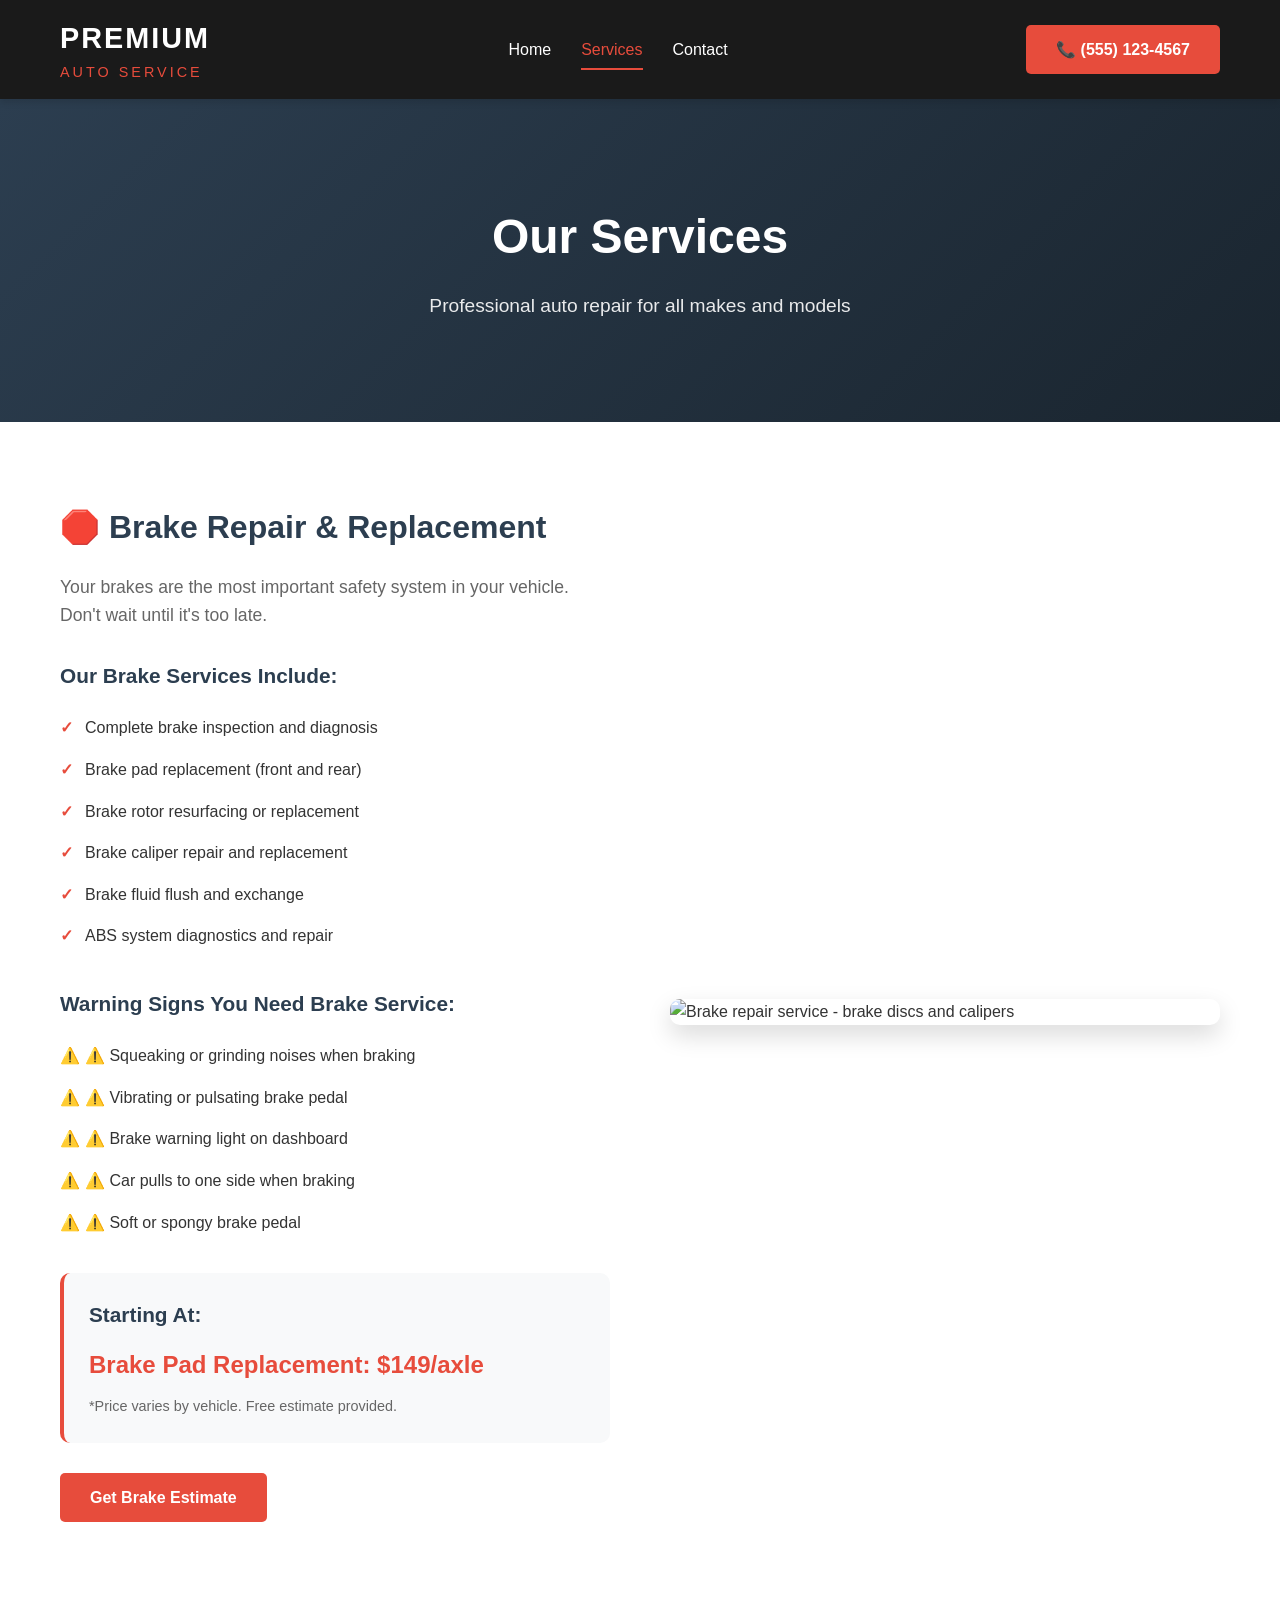
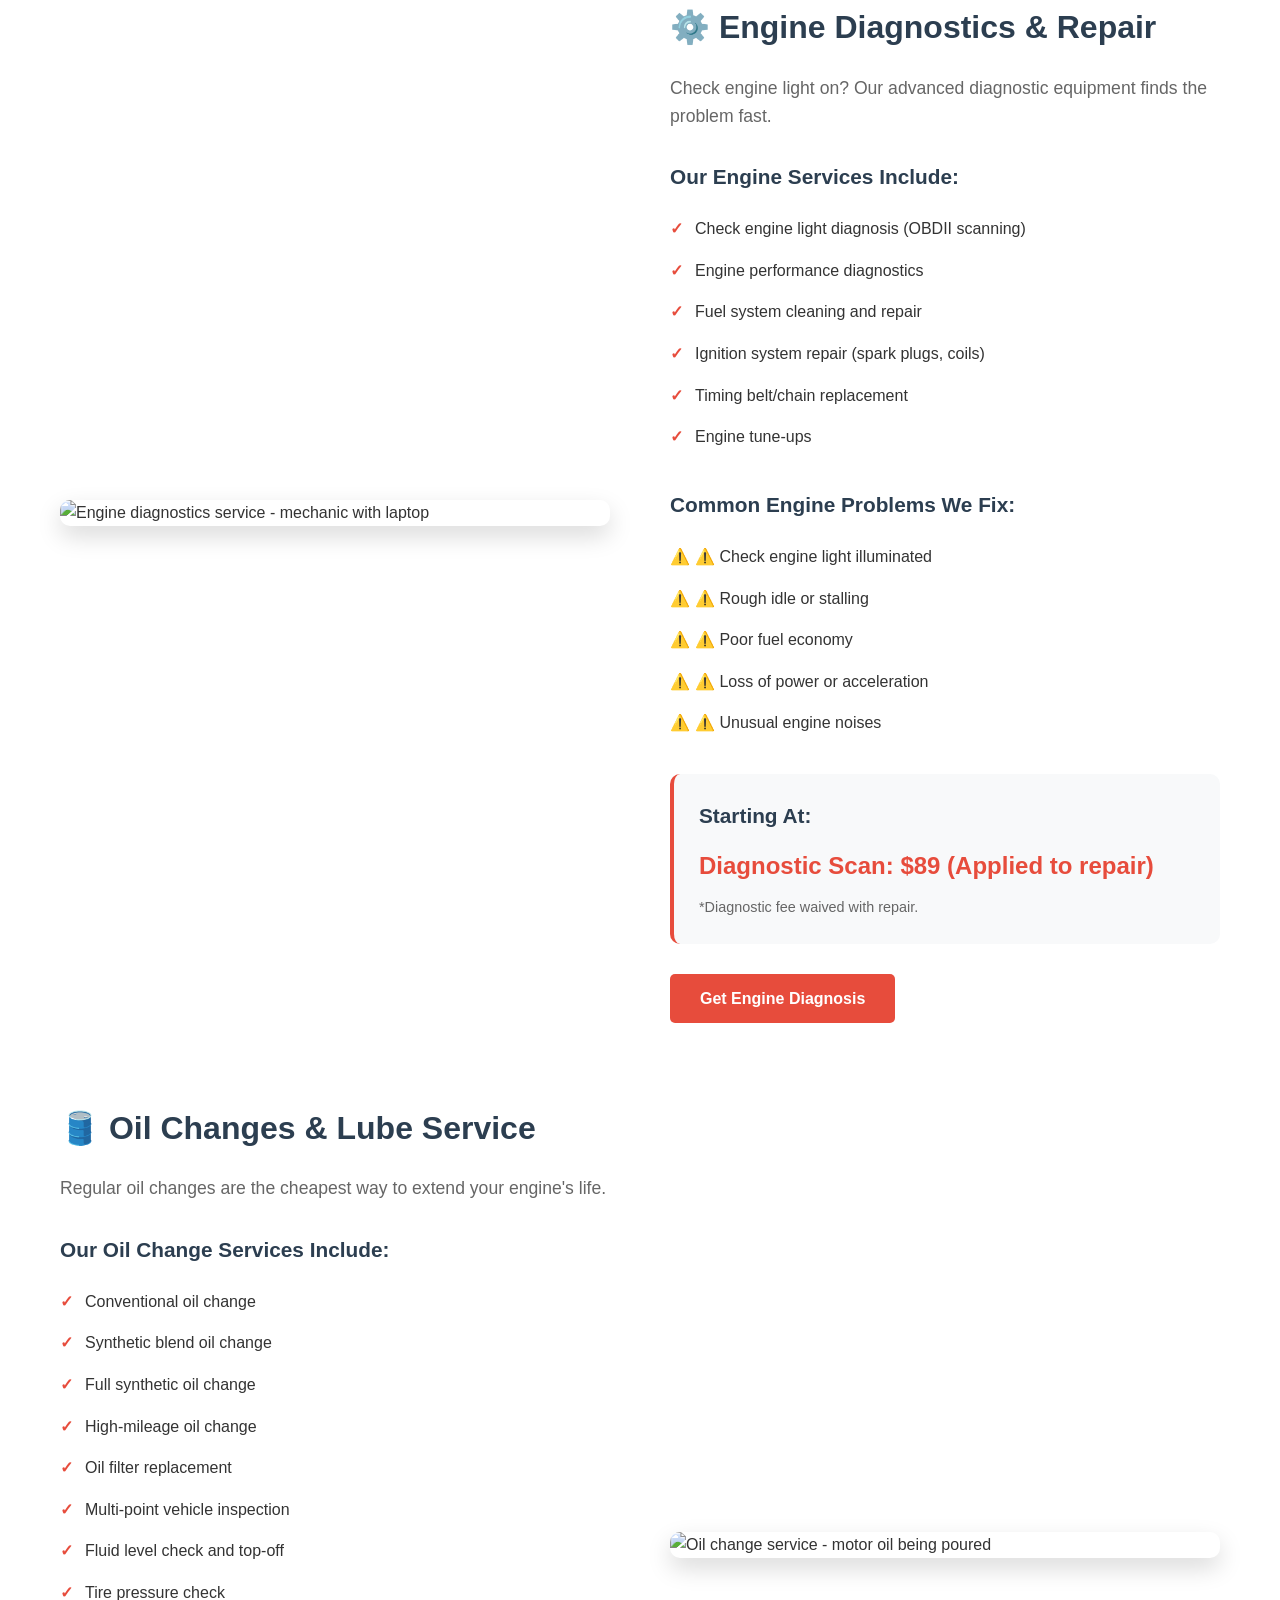
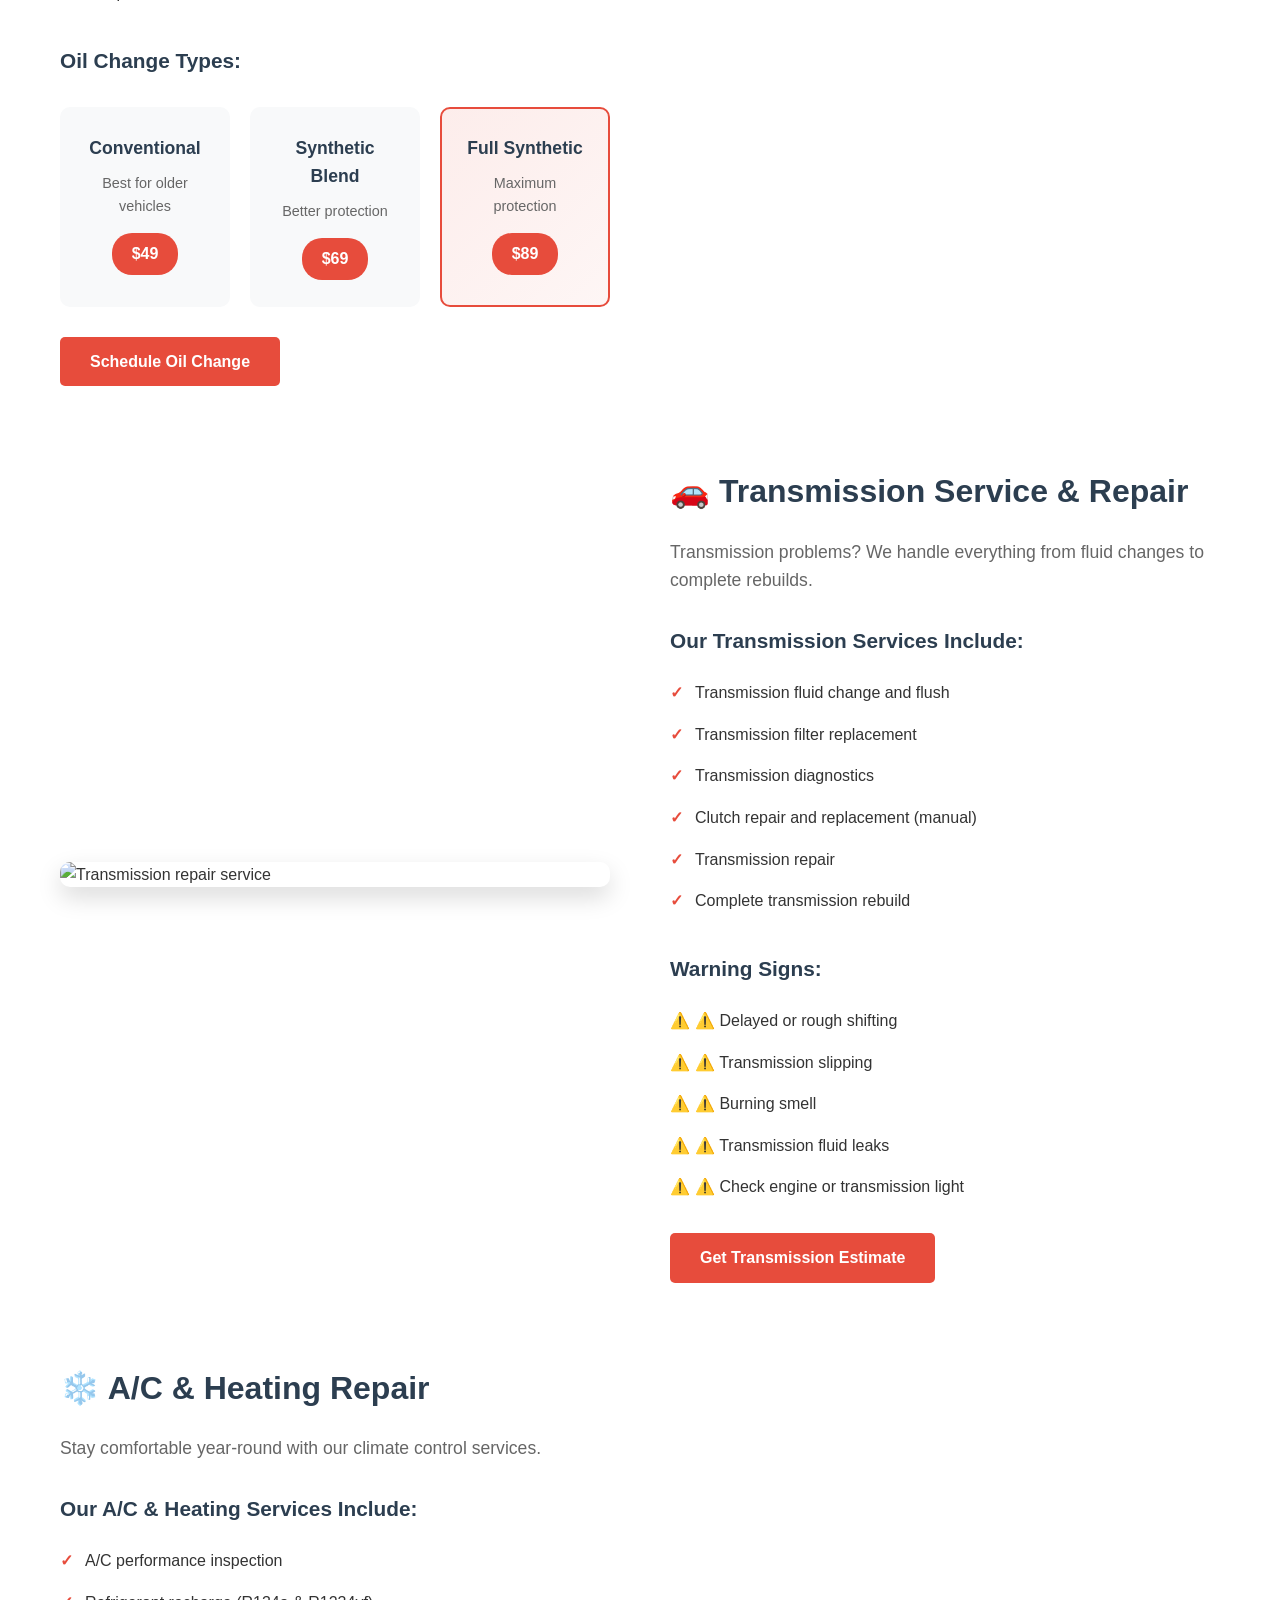
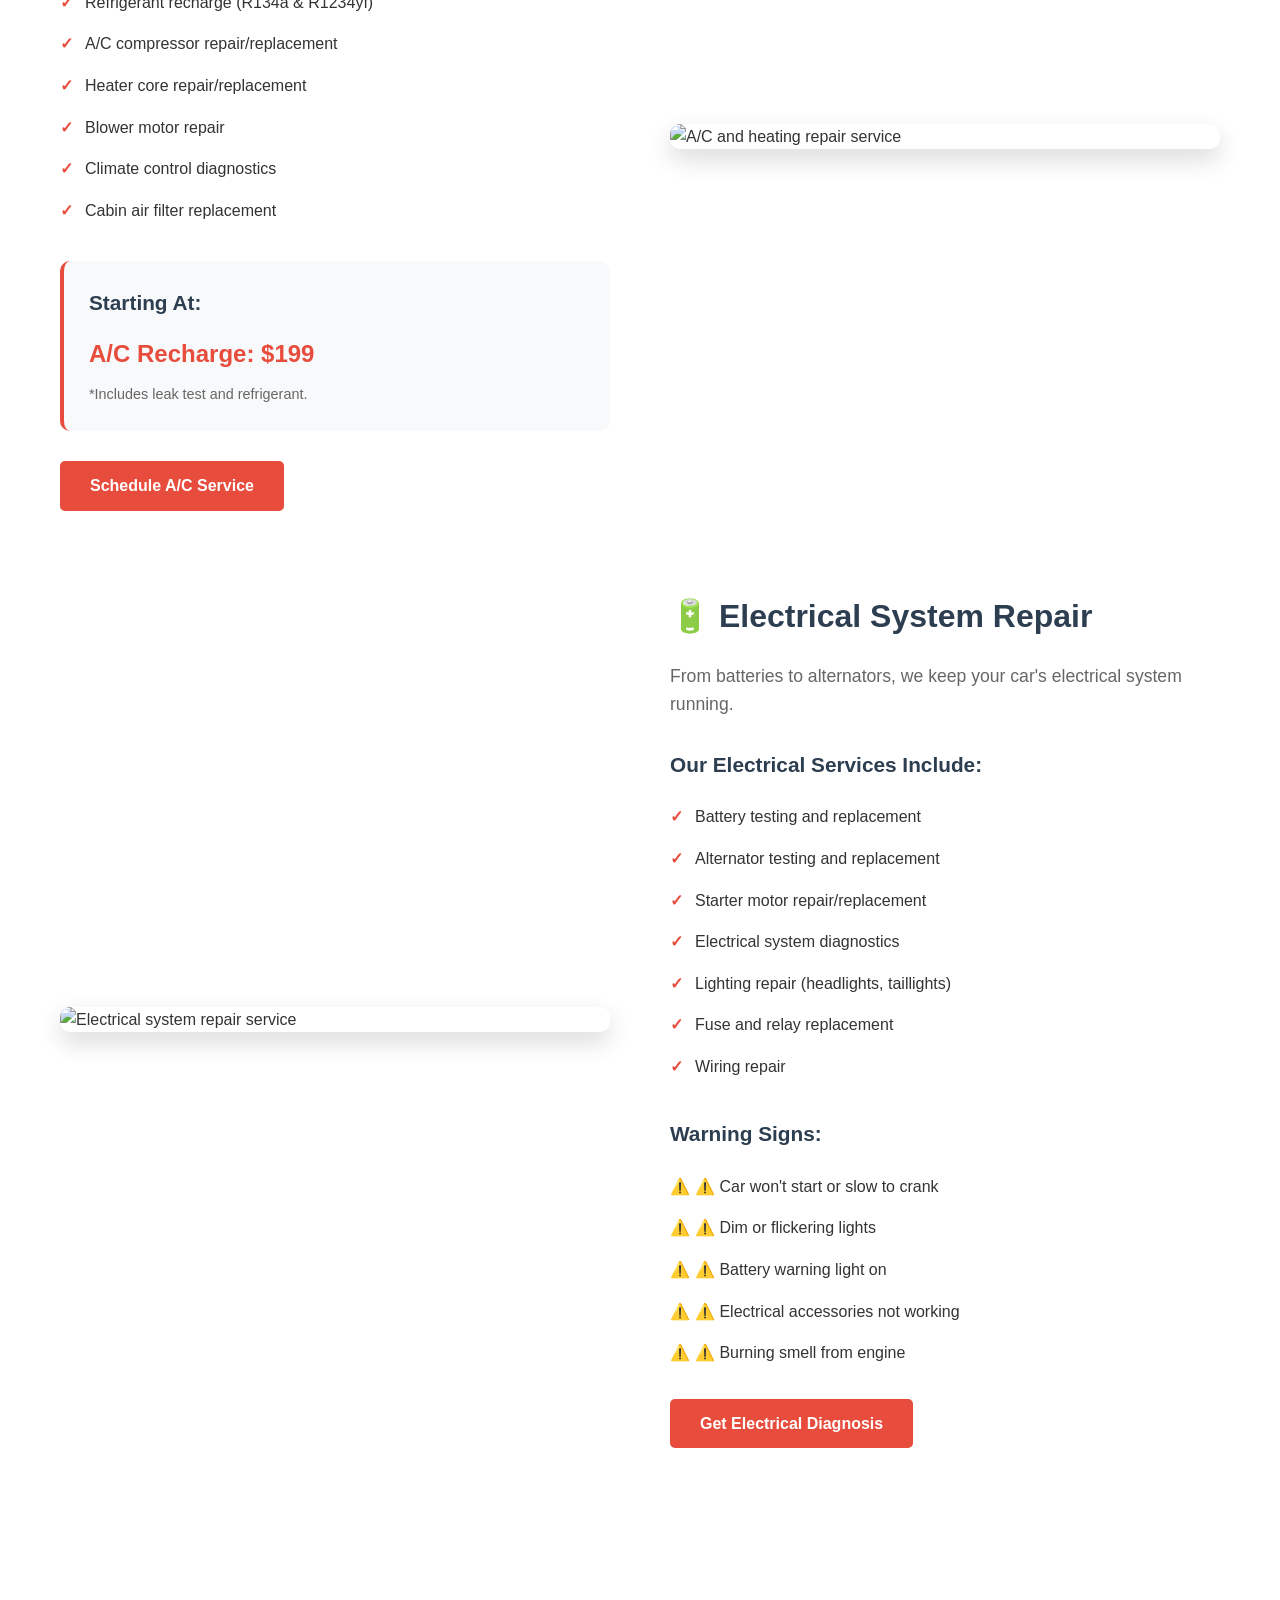
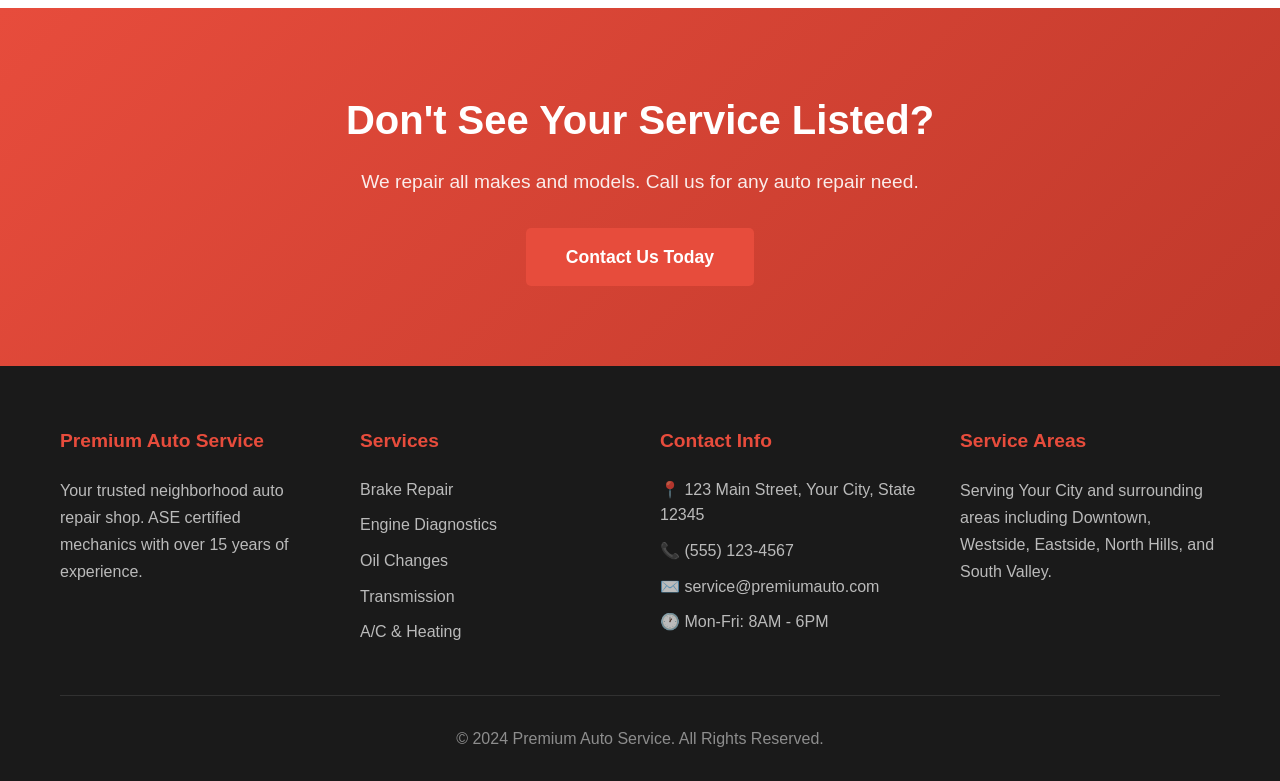
==== services.html @ ab5afb1a "Add files via upload" ====
<!DOCTYPE html>
<html lang="en">
<head>
    <meta charset="UTF-8">
    <meta name="viewport" content="width=device-width, initial-scale=1.0">
    <title>Auto Repair Services | Brake, Engine, Oil Change | Premium Auto Service</title>
    <meta name="description" content="Complete auto repair services: brake repair, engine diagnostics, oil changes, transmission, A/C repair. ASE certified mechanics. Free estimates. Call now!">
    <meta name="keywords" content="brake repair, engine diagnostics, oil change, transmission repair, auto repair services">
    <link rel="stylesheet" href="css/style.css">
    
    <!-- Service Schema Markup -->
    <script type="application/ld+json">
    {
      "@context": "https://schema.org",
      "@type": "AutoRepair",
      "name": "Premium Auto Service",
      "hasOfferCatalog": {
        "@type": "OfferCatalog",
        "name": "Auto Repair Services",
        "itemListElement": [
          {
            "@type": "Offer",
            "itemOffered": {
              "@type": "Service",
              "name": "Brake Repair",
              "description": "Complete brake inspection and repair services"
            }
          },
          {
            "@type": "Offer",
            "itemOffered": {
              "@type": "Service",
              "name": "Engine Diagnostics",
              "description": "Check engine light diagnosis and repair"
            }
          },
          {
            "@type": "Offer",
            "itemOffered": {
              "@type": "Service",
              "name": "Oil Change",
              "description": "Full synthetic and conventional oil changes"
            }
          }
        ]
      }
    }
    </script>
</head>
<body>
    <!-- Header (Same as index.html) -->
    <header class="site-header">
        <div class="container header-flex">
            <div class="logo">
                <span class="logo-text">PREMIUM</span>
                <span class="logo-sub">AUTO SERVICE</span>
            </div>
            <nav class="desktop-nav">
                <a href="index.html">Home</a>
                <a href="services.html" class="active">Services</a>
                <a href="contact.html">Contact</a>
            </nav>
            <a href="tel:+15551234567" class="btn-primary header-cta">📞 (555) 123-4567</a>
            <button class="mobile-menu-btn" onclick="toggleMenu()">☰</button>
        </div>
        <div class="mobile-nav" id="mobileNav">
            <a href="index.html">Home</a>
            <a href="services.html">Services</a>
            <a href="contact.html">Contact</a>
        </div>
    </header>

    <!-- Page Hero -->
    <section class="page-hero">
        <div class="container">
            <h1>Our Services</h1>
            <p>Professional auto repair for all makes and models</p>
        </div>
    </section>

    <!-- Service Details -->
    <section class="service-details">
        <div class="container">
            
            <!-- Brake Repair -->
            <div class="service-section" id="brakes">
                <div class="service-content">
                    <h2>🛑 Brake Repair & Replacement</h2>
                    <p class="service-intro">Your brakes are the most important safety system in your vehicle. Don't wait until it's too late.</p>
                    
                    <h3>Our Brake Services Include:</h3>
                    <ul class="service-list">
                        <li>Complete brake inspection and diagnosis</li>
                        <li>Brake pad replacement (front and rear)</li>
                        <li>Brake rotor resurfacing or replacement</li>
                        <li>Brake caliper repair and replacement</li>
                        <li>Brake fluid flush and exchange</li>
                        <li>ABS system diagnostics and repair</li>
                    </ul>

                    <h3>Warning Signs You Need Brake Service:</h3>
                    <ul class="service-list warning-signs">
                        <li>⚠️ Squeaking or grinding noises when braking</li>
                        <li>⚠️ Vibrating or pulsating brake pedal</li>
                        <li>⚠️ Brake warning light on dashboard</li>
                        <li>⚠️ Car pulls to one side when braking</li>
                        <li>⚠️ Soft or spongy brake pedal</li>
                    </ul>

                    <div class="service-pricing">
                        <h3>Starting At:</h3>
                        <p class="price">Brake Pad Replacement: $149/axle</p>
                        <p class="price-note">*Price varies by vehicle. Free estimate provided.</p>
                    </div>

                    <a href="contact.html" class="btn-primary">Get Brake Estimate</a>
                </div>
                <div class="service-image">
                    <img src="images/brake-repair.jpg" alt="Brake repair service - brake discs and calipers">
                </div>
            </div>

            <!-- Engine Diagnostics -->
            <div class="service-section reverse" id="engine">
                <div class="service-content">
                    <h2>⚙️ Engine Diagnostics & Repair</h2>
                    <p class="service-intro">Check engine light on? Our advanced diagnostic equipment finds the problem fast.</p>
                    
                    <h3>Our Engine Services Include:</h3>
                    <ul class="service-list">
                        <li>Check engine light diagnosis (OBDII scanning)</li>
                        <li>Engine performance diagnostics</li>
                        <li>Fuel system cleaning and repair</li>
                        <li>Ignition system repair (spark plugs, coils)</li>
                        <li>Timing belt/chain replacement</li>
                        <li>Engine tune-ups</li>
                    </ul>

                    <h3>Common Engine Problems We Fix:</h3>
                    <ul class="service-list warning-signs">
                        <li>⚠️ Check engine light illuminated</li>
                        <li>⚠️ Rough idle or stalling</li>
                        <li>⚠️ Poor fuel economy</li>
                        <li>⚠️ Loss of power or acceleration</li>
                        <li>⚠️ Unusual engine noises</li>
                    </ul>

                    <div class="service-pricing">
                        <h3>Starting At:</h3>
                        <p class="price">Diagnostic Scan: $89 (Applied to repair)</p>
                        <p class="price-note">*Diagnostic fee waived with repair.</p>
                    </div>

                    <a href="contact.html" class="btn-primary">Get Engine Diagnosis</a>
                </div>
                <div class="service-image">
                    <img src="images/engine-diagnostics.jpg" alt="Engine diagnostics service - mechanic with laptop">
                </div>
            </div>

            <!-- Oil Change -->
            <div class="service-section" id="oil">
                <div class="service-content">
                    <h2>🛢️ Oil Changes & Lube Service</h2>
                    <p class="service-intro">Regular oil changes are the cheapest way to extend your engine's life.</p>
                    
                    <h3>Our Oil Change Services Include:</h3>
                    <ul class="service-list">
                        <li>Conventional oil change</li>
                        <li>Synthetic blend oil change</li>
                        <li>Full synthetic oil change</li>
                        <li>High-mileage oil change</li>
                        <li>Oil filter replacement</li>
                        <li>Multi-point vehicle inspection</li>
                        <li>Fluid level check and top-off</li>
                        <li>Tire pressure check</li>
                    </ul>

                    <h3>Oil Change Types:</h3>
                    <div class="oil-types">
                        <div class="oil-type">
                            <h4>Conventional</h4>
                            <p>Best for older vehicles</p>
                            <span class="price-tag">$49</span>
                        </div>
                        <div class="oil-type">
                            <h4>Synthetic Blend</h4>
                            <p>Better protection</p>
                            <span class="price-tag">$69</span>
                        </div>
                        <div class="oil-type featured">
                            <h4>Full Synthetic</h4>
                            <p>Maximum protection</p>
                            <span class="price-tag">$89</span>
                        </div>
                    </div>

                    <a href="contact.html" class="btn-primary">Schedule Oil Change</a>
                </div>
                <div class="service-image">
                    <img src="images/oil-change.jpg" alt="Oil change service - motor oil being poured">
                </div>
            </div>

            <!-- Transmission -->
            <div class="service-section reverse" id="transmission">
                <div class="service-content">
                    <h2>🚗 Transmission Service & Repair</h2>
                    <p class="service-intro">Transmission problems? We handle everything from fluid changes to complete rebuilds.</p>
                    
                    <h3>Our Transmission Services Include:</h3>
                    <ul class="service-list">
                        <li>Transmission fluid change and flush</li>
                        <li>Transmission filter replacement</li>
                        <li>Transmission diagnostics</li>
                        <li>Clutch repair and replacement (manual)</li>
                        <li>Transmission repair</li>
                        <li>Complete transmission rebuild</li>
                    </ul>

                    <h3>Warning Signs:</h3>
                    <ul class="service-list warning-signs">
                        <li>⚠️ Delayed or rough shifting</li>
                        <li>⚠️ Transmission slipping</li>
                        <li>⚠️ Burning smell</li>
                        <li>⚠️ Transmission fluid leaks</li>
                        <li>⚠️ Check engine or transmission light</li>
                    </ul>

                    <a href="contact.html" class="btn-primary">Get Transmission Estimate</a>
                </div>
                <div class="service-image">
                    <img src="images/mechanic-working.jpg" alt="Transmission repair service">
                </div>
            </div>

            <!-- A/C & Heating -->
            <div class="service-section" id="ac">
                <div class="service-content">
                    <h2>❄️ A/C & Heating Repair</h2>
                    <p class="service-intro">Stay comfortable year-round with our climate control services.</p>
                    
                    <h3>Our A/C & Heating Services Include:</h3>
                    <ul class="service-list">
                        <li>A/C performance inspection</li>
                        <li>Refrigerant recharge (R134a & R1234yf)</li>
                        <li>A/C compressor repair/replacement</li>
                        <li>Heater core repair/replacement</li>
                        <li>Blower motor repair</li>
                        <li>Climate control diagnostics</li>
                        <li>Cabin air filter replacement</li>
                    </ul>

                    <div class="service-pricing">
                        <h3>Starting At:</h3>
                        <p class="price">A/C Recharge: $199</p>
                        <p class="price-note">*Includes leak test and refrigerant.</p>
                    </div>

                    <a href="contact.html" class="btn-primary">Schedule A/C Service</a>
                </div>
                <div class="service-image">
                    <img src="images/mechanic-working.jpg" alt="A/C and heating repair service">
                </div>
            </div>

            <!-- Electrical -->
            <div class="service-section reverse" id="electrical">
                <div class="service-content">
                    <h2>🔋 Electrical System Repair</h2>
                    <p class="service-intro">From batteries to alternators, we keep your car's electrical system running.</p>
                    
                    <h3>Our Electrical Services Include:</h3>
                    <ul class="service-list">
                        <li>Battery testing and replacement</li>
                        <li>Alternator testing and replacement</li>
                        <li>Starter motor repair/replacement</li>
                        <li>Electrical system diagnostics</li>
                        <li>Lighting repair (headlights, taillights)</li>
                        <li>Fuse and relay replacement</li>
                        <li>Wiring repair</li>
                    </ul>

                    <h3>Warning Signs:</h3>
                    <ul class="service-list warning-signs">
                        <li>⚠️ Car won't start or slow to crank</li>
                        <li>⚠️ Dim or flickering lights</li>
                        <li>⚠️ Battery warning light on</li>
                        <li>⚠️ Electrical accessories not working</li>
                        <li>⚠️ Burning smell from engine</li>
                    </ul>

                    <a href="contact.html" class="btn-primary">Get Electrical Diagnosis</a>
                </div>
                <div class="service-image">
                    <img src="images/engine-diagnostics.jpg" alt="Electrical system repair service">
                </div>
            </div>

        </div>
    </section>

    <!-- All Services CTA -->
    <section class="cta-section">
        <div class="container">
            <h2>Don't See Your Service Listed?</h2>
            <p>We repair all makes and models. Call us for any auto repair need.</p>
            <a href="contact.html" class="btn-primary btn-large">Contact Us Today</a>
        </div>
    </section>

    <!-- Footer (Same as index.html) -->
    <footer class="site-footer">
        <div class="container">
            <div class="footer-grid">
                <div class="footer-col">
                    <h4>Premium Auto Service</h4>
                    <p>Your trusted neighborhood auto repair shop. ASE certified mechanics with over 15 years of experience.</p>
                </div>
                <div class="footer-col">
                    <h4>Services</h4>
                    <ul>
                        <li><a href="#brakes">Brake Repair</a></li>
                        <li><a href="#engine">Engine Diagnostics</a></li>
                        <li><a href="#oil">Oil Changes</a></li>
                        <li><a href="#transmission">Transmission</a></li>
                        <li><a href="#ac">A/C & Heating</a></li>
                    </ul>
                </div>
                <div class="footer-col">
                    <h4>Contact Info</h4>
                    <ul class="contact-info">
                        <li>📍 123 Main Street, Your City, State 12345</li>
                        <li>📞 (555) 123-4567</li>
                        <li>✉️ service@premiumauto.com</li>
                        <li>🕐 Mon-Fri: 8AM - 6PM</li>
                    </ul>
                </div>
                <div class="footer-col">
                    <h4>Service Areas</h4>
                    <p>Serving Your City and surrounding areas including Downtown, Westside, Eastside, North Hills, and South Valley.</p>
                </div>
            </div>
            <div class="footer-bottom">
                <p>&copy; 2024 Premium Auto Service. All Rights Reserved.</p>
            </div>
        </div>
    </footer>

    <script>
        function toggleMenu() {
            const nav = document.getElementById('mobileNav');
            nav.classList.toggle('active');
        }
    </script>
</body>
</html>
---- css/style.css ----
/* ========================================
   PREMIUM AUTO SERVICE - COMPLETE CSS
   ======================================== */

/* CSS Variables */
:root {
    --primary-color: #e74c3c;
    --primary-dark: #c0392b;
    --secondary-color: #2c3e50;
    --accent-color: #3498db;
    --light-bg: #f8f9fa;
    --dark-bg: #1a1a1a;
    --text-color: #333333;
    --text-light: #666666;
    --white: #ffffff;
    --border-color: #e0e0e0;
    --shadow: 0 4px 6px rgba(0, 0, 0, 0.1);
    --shadow-lg: 0 10px 25px rgba(0, 0, 0, 0.15);
    --transition: all 0.3s ease;
}

/* Reset & Base */
* {
    margin: 0;
    padding: 0;
    box-sizing: border-box;
}

html {
    scroll-behavior: smooth;
}

body {
    font-family: 'Segoe UI', Tahoma, Geneva, Verdana, sans-serif;
    line-height: 1.6;
    color: var(--text-color);
    background-color: var(--white);
}

.container {
    max-width: 1200px;
    margin: 0 auto;
    padding: 0 20px;
}

a {
    text-decoration: none;
    color: inherit;
    transition: var(--transition);
}

ul {
    list-style: none;
}

img {
    max-width: 100%;
    height: auto;
    display: block;
}

/* ========================================
   HEADER & NAVIGATION
   ======================================== */

.site-header {
    background: var(--dark-bg);
    color: var(--white);
    padding: 15px 0;
    position: sticky;
    top: 0;
    z-index: 1000;
    box-shadow: var(--shadow);
}

.header-flex {
    display: flex;
    justify-content: space-between;
    align-items: center;
}

.logo {
    display: flex;
    flex-direction: column;
}

.logo-text {
    font-size: 1.8rem;
    font-weight: 700;
    color: var(--white);
    letter-spacing: 2px;
}

.logo-sub {
    font-size: 0.9rem;
    color: var(--primary-color);
    letter-spacing: 3px;
}

.desktop-nav {
    display: flex;
    gap: 30px;
}

.desktop-nav a {
    color: var(--white);
    font-weight: 500;
    padding: 8px 0;
    position: relative;
}

.desktop-nav a:hover,
.desktop-nav a.active {
    color: var(--primary-color);
}

.desktop-nav a::after {
    content: '';
    position: absolute;
    bottom: 0;
    left: 0;
    width: 0;
    height: 2px;
    background: var(--primary-color);
    transition: var(--transition);
}

.desktop-nav a:hover::after,
.desktop-nav a.active::after {
    width: 100%;
}

.header-cta {
    display: inline-block;
    padding: 10px 25px;
    background: var(--primary-color);
    color: var(--white);
    border-radius: 5px;
    font-weight: 600;
}

.header-cta:hover {
    background: var(--primary-dark);
    transform: translateY(-2px);
}

.mobile-menu-btn {
    display: none;
    background: none;
    border: none;
    color: var(--white);
    font-size: 1.5rem;
    cursor: pointer;
}

.mobile-nav {
    display: none;
    background: var(--dark-bg);
    padding: 20px;
}

.mobile-nav.active {
    display: block;
}

.mobile-nav a {
    display: block;
    color: var(--white);
    padding: 10px 0;
    border-bottom: 1px solid rgba(255,255,255,0.1);
}

/* ========================================
   BUTTONS
   ======================================== */

.btn-primary,
.btn-secondary {
    display: inline-block;
    padding: 12px 30px;
    border-radius: 5px;
    font-weight: 600;
    text-align: center;
    transition: var(--transition);
    cursor: pointer;
    border: none;
}

.btn-primary {
    background: var(--primary-color);
    color: var(--white);
}

.btn-primary:hover {
    background: var(--primary-dark);
    transform: translateY(-2px);
    box-shadow: var(--shadow-lg);
}

.btn-secondary {
    background: var(--white);
    color: var(--secondary-color);
    border: 2px solid var(--secondary-color);
}

.btn-secondary:hover {
    background: var(--secondary-color);
    color: var(--white);
    transform: translateY(-2px);
}

.btn-large {
    padding: 15px 40px;
    font-size: 1.1rem;
}

.btn-full {
    width: 100%;
}

/* ========================================
   HERO SECTION
   ======================================== */

.hero {
    background: linear-gradient(135deg, var(--secondary-color) 0%, #1a252f 100%);
    min-height: 80vh;
    display: flex;
    align-items: center;
    position: relative;
    overflow: hidden;
}

.hero-overlay {
    position: absolute;
    top: 0;
    left: 0;
    right: 0;
    bottom: 0;
    background: url('../images/shop-exterior.jpg') center/cover;
    opacity: 0.2;
}

.hero-content {
    position: relative;
    z-index: 1;
    text-align: center;
    color: var(--white);
    padding: 100px 20px;
}

.hero h1 {
    font-size: 3.5rem;
    font-weight: 700;
    margin-bottom: 20px;
    line-height: 1.2;
}

.hero-subtitle {
    font-size: 1.3rem;
    margin-bottom: 40px;
    opacity: 0.9;
}

.hero-buttons {
    display: flex;
    gap: 20px;
    justify-content: center;
    flex-wrap: wrap;
    margin-bottom: 40px;
}

.trust-badges {
    display: flex;
    gap: 30px;
    justify-content: center;
    flex-wrap: wrap;
    font-size: 0.95rem;
}

.trust-badges span {
    background: rgba(255,255,255,0.1);
    padding: 8px 20px;
    border-radius: 20px;
}

/* ========================================
   TRUST BAR
   ======================================== */

.trust-bar {
    background: var(--light-bg);
    padding: 40px 0;
    border-bottom: 1px solid var(--border-color);
}

.trust-grid {
    display: grid;
    grid-template-columns: repeat(auto-fit, minmax(200px, 1fr));
    gap: 30px;
    text-align: center;
}

.trust-item {
    padding: 20px;
}

.trust-icon {
    font-size: 2.5rem;
    display: block;
    margin-bottom: 10px;
}

.trust-item strong {
    display: block;
    font-size: 1.5rem;
    color: var(--secondary-color);
    margin-bottom: 5px;
}

.trust-item p {
    color: var(--text-light);
    font-size: 0.9rem;
}

/* ========================================
   SECTION TITLES
   ======================================== */

.section-title {
    font-size: 2.5rem;
    text-align: center;
    margin-bottom: 15px;
    color: var(--secondary-color);
}

.section-subtitle {
    text-align: center;
    color: var(--text-light);
    font-size: 1.1rem;
    margin-bottom: 50px;
}

/* ========================================
   SERVICES PREVIEW
   ======================================== */

.services-preview {
    padding: 80px 0;
}

.services-grid {
    display: grid;
    grid-template-columns: repeat(auto-fit, minmax(320px, 1fr));
    gap: 30px;
    margin-bottom: 50px;
}

.service-card {
    background: var(--white);
    border: 1px solid var(--border-color);
    border-radius: 10px;
    padding: 30px;
    transition: var(--transition);
}

.service-card:hover {
    transform: translateY(-5px);
    box-shadow: var(--shadow-lg);
    border-color: var(--primary-color);
}

.service-icon {
    font-size: 3rem;
    margin-bottom: 20px;
}

.service-card h3 {
    font-size: 1.4rem;
    margin-bottom: 15px;
    color: var(--secondary-color);
}

.service-card p {
    color: var(--text-light);
    margin-bottom: 20px;
    line-height: 1.7;
}

.service-link {
    color: var(--primary-color);
    font-weight: 600;
}

.service-link:hover {
    text-decoration: underline;
}

.center-btn {
    text-align: center;
}

/* ========================================
   WHY CHOOSE US
   ======================================== */

.why-choose {
    padding: 80px 0;
    background: var(--light-bg);
}

.why-grid {
    display: grid;
    grid-template-columns: 1fr 1fr;
    gap: 60px;
    align-items: center;
}

.why-content h2 {
    text-align: left;
    margin-bottom: 30px;
}

.why-list {
    margin-bottom: 30px;
}

.why-list li {
    padding: 12px 0;
    border-bottom: 1px solid var(--border-color);
    display: flex;
    align-items: flex-start;
    gap: 15px;
}

.why-list .check {
    color: var(--primary-color);
    font-weight: 700;
    font-size: 1.2rem;
}

.why-image img {
    border-radius: 10px;
    box-shadow: var(--shadow-lg);
}

/* ========================================
   TESTIMONIALS
   ======================================== */

.testimonials {
    padding: 80px 0;
    background: var(--secondary-color);
    color: var(--white);
}

.testimonials .section-title {
    color: var(--white);
}

.testimonial-grid {
    display: grid;
    grid-template-columns: repeat(auto-fit, minmax(300px, 1fr));
    gap: 30px;
    margin-top: 50px;
}

.testimonial-card {
    background: rgba(255,255,255,0.1);
    padding: 30px;
    border-radius: 10px;
    backdrop-filter: blur(10px);
}

.stars {
    color: #f1c40f;
    font-size: 1.3rem;
    margin-bottom: 15px;
}

.testimonial-card p {
    font-style: italic;
    margin-bottom: 20px;
    line-height: 1.7;
    opacity: 0.9;
}

.testimonial-author strong {
    display: block;
    font-size: 1.1rem;
    margin-bottom: 5px;
}

.testimonial-author span {
    font-size: 0.9rem;
    opacity: 0.7;
}

/* ========================================
   CTA SECTION
   ======================================== */

.cta-section {
    padding: 80px 0;
    background: linear-gradient(135deg, var(--primary-color) 0%, var(--primary-dark) 100%);
    text-align: center;
    color: var(--white);
}

.cta-section h2 {
    font-size: 2.5rem;
    margin-bottom: 15px;
}

.cta-section p {
    font-size: 1.2rem;
    margin-bottom: 30px;
    opacity: 0.9;
}

.cta-buttons {
    display: flex;
    gap: 20px;
    justify-content: center;
    flex-wrap: wrap;
}

.cta-section .btn-secondary {
    background: var(--white);
    color: var(--primary-color);
    border-color: var(--white);
}

/* ========================================
   PAGE HERO
   ======================================== */

.page-hero {
    background: linear-gradient(135deg, var(--secondary-color) 0%, #1a252f 100%);
    padding: 100px 0;
    text-align: center;
    color: var(--white);
}

.page-hero h1 {
    font-size: 3rem;
    margin-bottom: 15px;
}

.page-hero p {
    font-size: 1.2rem;
    opacity: 0.9;
}

/* ========================================
   SERVICE DETAILS PAGE
   ======================================== */

.service-details {
    padding: 80px 0;
}

.service-section {
    display: grid;
    grid-template-columns: 1fr 1fr;
    gap: 60px;
    margin-bottom: 80px;
    align-items: center;
}

.service-section.reverse {
    direction: rtl;
}

.service-section.reverse > * {
    direction: ltr;
}

.service-content h2 {
    font-size: 2rem;
    margin-bottom: 20px;
    color: var(--secondary-color);
}

.service-intro {
    font-size: 1.1rem;
    color: var(--text-light);
    margin-bottom: 30px;
}

.service-content h3 {
    font-size: 1.3rem;
    margin: 30px 0 15px;
    color: var(--secondary-color);
}

.service-list {
    margin-bottom: 25px;
}

.service-list li {
    padding: 8px 0;
    padding-left: 25px;
    position: relative;
}

.service-list li::before {
    content: '✓';
    position: absolute;
    left: 0;
    color: var(--primary-color);
    font-weight: 700;
}

.warning-signs li::before {
    content: '⚠️';
}

.service-pricing {
    background: var(--light-bg);
    padding: 25px;
    border-radius: 10px;
    margin: 30px 0;
    border-left: 4px solid var(--primary-color);
}

.service-pricing h3 {
    margin-top: 0;
}

.price {
    font-size: 1.5rem;
    font-weight: 700;
    color: var(--primary-color);
    margin: 10px 0;
}

.price-note {
    font-size: 0.9rem;
    color: var(--text-light);
    margin: 0;
}

.service-image img {
    border-radius: 10px;
    box-shadow: var(--shadow-lg);
}

.oil-types {
    display: grid;
    grid-template-columns: repeat(3, 1fr);
    gap: 20px;
    margin: 30px 0;
}

.oil-type {
    background: var(--light-bg);
    padding: 25px;
    border-radius: 10px;
    text-align: center;
    border: 2px solid transparent;
}

.oil-type.featured {
    border-color: var(--primary-color);
    background: linear-gradient(135deg, rgba(231,76,60,0.1) 0%, rgba(231,76,60,0.05) 100%);
}

.oil-type h4 {
    font-size: 1.1rem;
    margin-bottom: 10px;
    color: var(--secondary-color);
}

.oil-type p {
    font-size: 0.9rem;
    color: var(--text-light);
    margin-bottom: 15px;
}

.price-tag {
    display: inline-block;
    background: var(--primary-color);
    color: var(--white);
    padding: 8px 20px;
    border-radius: 20px;
    font-weight: 700;
}

/* ========================================
   CONTACT PAGE
   ======================================== */

.contact-section {
    padding: 80px 0;
}

.contact-grid {
    display: grid;
    grid-template-columns: 1.5fr 1fr;
    gap: 60px;
}

.contact-form-wrapper h2,
.contact-info-wrapper h2 {
    font-size: 2rem;
    margin-bottom: 15px;
    color: var(--secondary-color);
}

.contact-form-wrapper > p,
.contact-info-wrapper > p {
    color: var(--text-light);
    margin-bottom: 30px;
}

.contact-form {
    background: var(--light-bg);
    padding: 40px;
    border-radius: 10px;
}

.form-row {
    display: grid;
    grid-template-columns: 1fr 1fr;
    gap: 20px;
}

.form-group {
    margin-bottom: 20px;
}

.form-group label {
    display: block;
    margin-bottom: 8px;
    font-weight: 600;
    color: var(--secondary-color);
}

.form-group input,
.form-group select,
.form-group textarea {
    width: 100%;
    padding: 12px 15px;
    border: 1px solid var(--border-color);
    border-radius: 5px;
    font-size: 1rem;
    font-family: inherit;
    transition: var(--transition);
}

.form-group input:focus,
.form-group select:focus,
.form-group textarea:focus {
    outline: none;
    border-color: var(--primary-color);
    box-shadow: 0 0 0 3px rgba(231,76,60,0.1);
}

.form-group textarea {
    resize: vertical;
}

.form-note {
    font-size: 0.85rem;
    color: var(--text-light);
    margin-top: 15px;
    text-align: center;
}

.contact-card {
    display: flex;
    gap: 20px;
    padding: 25px;
    background: var(--light-bg);
    border-radius: 10px;
    margin-bottom: 20px;
}

.contact-icon {
    font-size: 2rem;
}

.contact-card h3 {
    font-size: 1.1rem;
    margin-bottom: 8px;
    color: var(--secondary-color);
}

.contact-card p {
    color: var(--text-light);
}

.contact-card a {
    color: var(--primary-color);
    font-weight: 600;
}

.hours {
    font-size: 0.9rem;
    margin-top: 5px;
}

.emergency-box {
    background: linear-gradient(135deg, var(--primary-color) 0%, var(--primary-dark) 100%);
    color: var(--white);
    padding: 30px;
    border-radius: 10px;
    text-align: center;
    margin: 30px 0;
}

.emergency-box h3 {
    font-size: 1.3rem;
    margin-bottom: 10px;
}

.emergency-box p {
    margin-bottom: 20px;
    opacity: 0.9;
}

.emergency-box .btn-primary {
    background: var(--white);
    color: var(--primary-color);
}

.map-box {
    margin-top: 30px;
}

.map-box h3 {
    font-size: 1.3rem;
    margin-bottom: 15px;
    color: var(--secondary-color);
}

/* ========================================
   FAQ SECTION
   ======================================== */

.faq-section {
    padding: 80px 0;
    background: var(--light-bg);
}

.faq-grid {
    display: grid;
    grid-template-columns: repeat(auto-fit, minmax(500px, 1fr));
    gap: 30px;
    margin-top: 50px;
}

.faq-item {
    background: var(--white);
    padding: 30px;
    border-radius: 10px;
    box-shadow: var(--shadow);
}

.faq-item h3 {
    font-size: 1.2rem;
    margin-bottom: 15px;
    color: var(--secondary-color);
}

.faq-item p {
    color: var(--text-light);
    line-height: 1.7;
}

/* ========================================
   FOOTER
   ======================================== */

.site-footer {
    background: var(--dark-bg);
    color: var(--white);
    padding: 60px 0 30px;
}

.footer-grid {
    display: grid;
    grid-template-columns: repeat(auto-fit, minmax(250px, 1fr));
    gap: 40px;
    margin-bottom: 40px;
}

.footer-col h4 {
    font-size: 1.2rem;
    margin-bottom: 20px;
    color: var(--primary-color);
}

.footer-col p {
    color: rgba(255,255,255,0.7);
    line-height: 1.7;
}

.footer-col ul li {
    margin-bottom: 10px;
}

.footer-col ul li a {
    color: rgba(255,255,255,0.7);
}

.footer-col ul li a:hover {
    color: var(--primary-color);
}

.contact-info li {
    color: rgba(255,255,255,0.7);
    margin-bottom: 12px;
}

.social-links {
    display: flex;
    gap: 15px;
    margin-top: 20px;
}

.social-links a {
    background: rgba(255,255,255,0.1);
    padding: 10px 15px;
    border-radius: 5px;
    font-size: 0.9rem;
}

.social-links a:hover {
    background: var(--primary-color);
}

.footer-bottom {
    border-top: 1px solid rgba(255,255,255,0.1);
    padding-top: 30px;
    text-align: center;
    color: rgba(255,255,255,0.5);
}

/* ========================================
   RESPONSIVE DESIGN
   ======================================== */

@media (max-width: 992px) {
    .why-grid,
    .service-section,
    .contact-grid {
        grid-template-columns: 1fr;
        gap: 40px;
    }

    .service-section.reverse {
        direction: ltr;
    }

    .hero h1 {
        font-size: 2.5rem;
    }

    .oil-types {
        grid-template-columns: 1fr;
    }
}

@media (max-width: 768px) {
    .desktop-nav,
    .header-cta {
        display: none;
    }

    .mobile-menu-btn {
        display: block;
    }

    .hero h1 {
        font-size: 2rem;
    }

    .hero-buttons {
        flex-direction: column;
        align-items: center;
    }

    .trust-badges {
        flex-direction: column;
        gap: 15px;
    }

    .section-title {
        font-size: 2rem;
    }

    .form-row {
        grid-template-columns: 1fr;
    }

    .faq-grid {
        grid-template-columns: 1fr;
    }

    .cta-buttons {
        flex-direction: column;
        align-items: center;
    }
}

@media (max-width: 480px) {
    .hero-content {
        padding: 60px 20px;
    }

    .hero h1 {
        font-size: 1.8rem;
    }

    .btn-large {
        padding: 12px 25px;
        font-size: 1rem;
        width: 100%;
    }

    .contact-form {
        padding: 25px;
    }
}
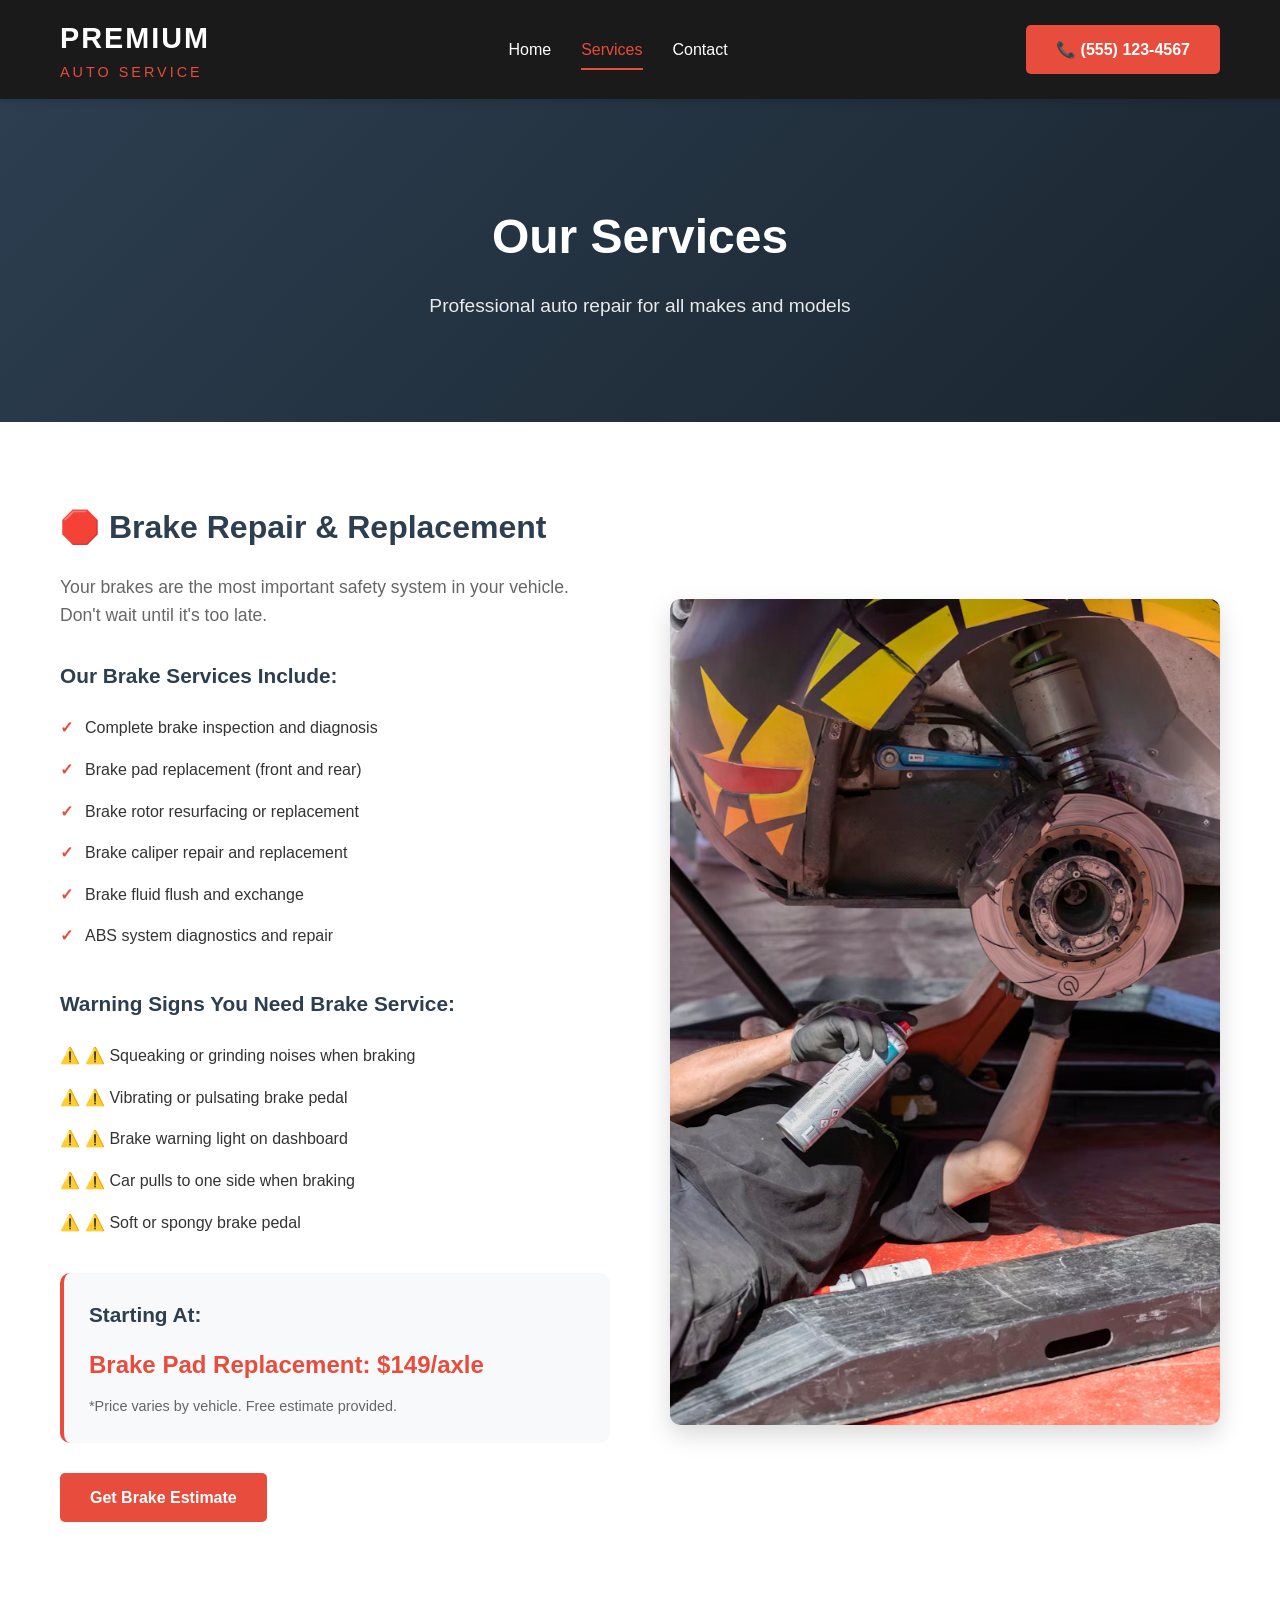
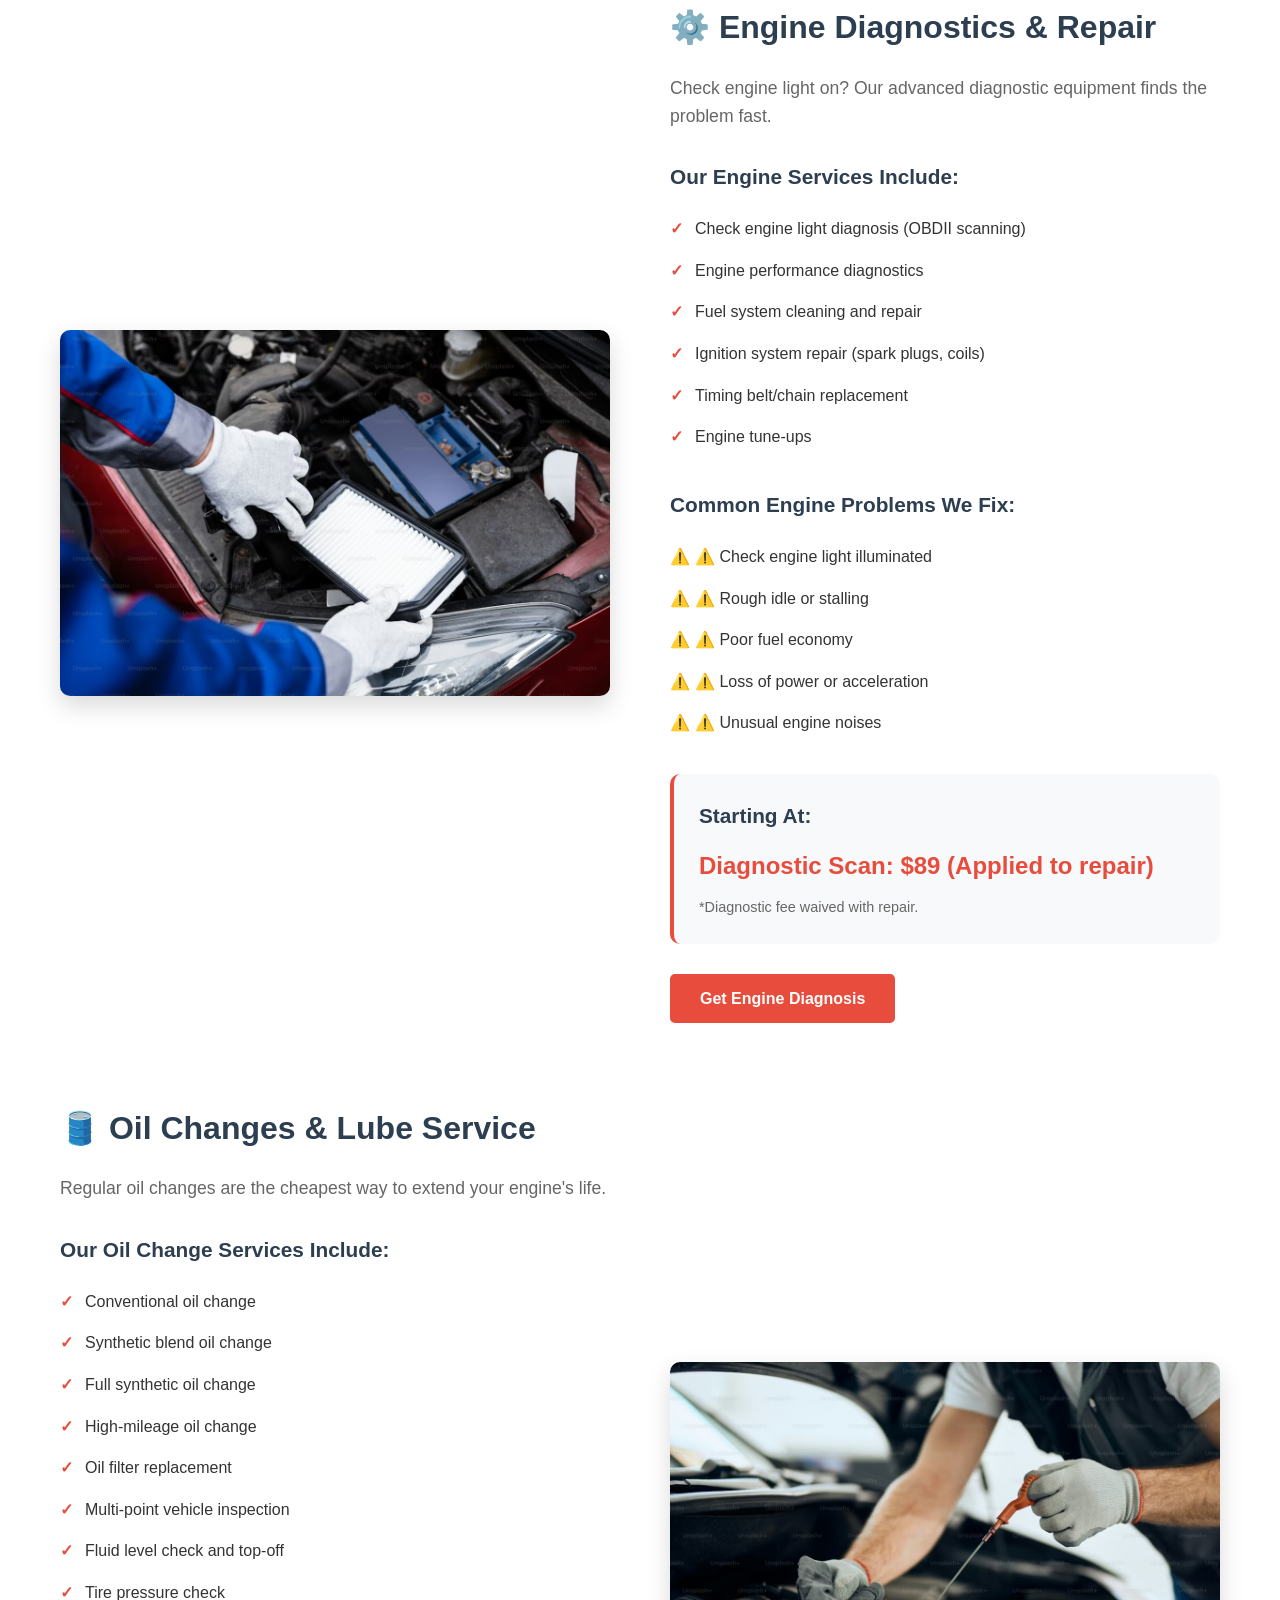
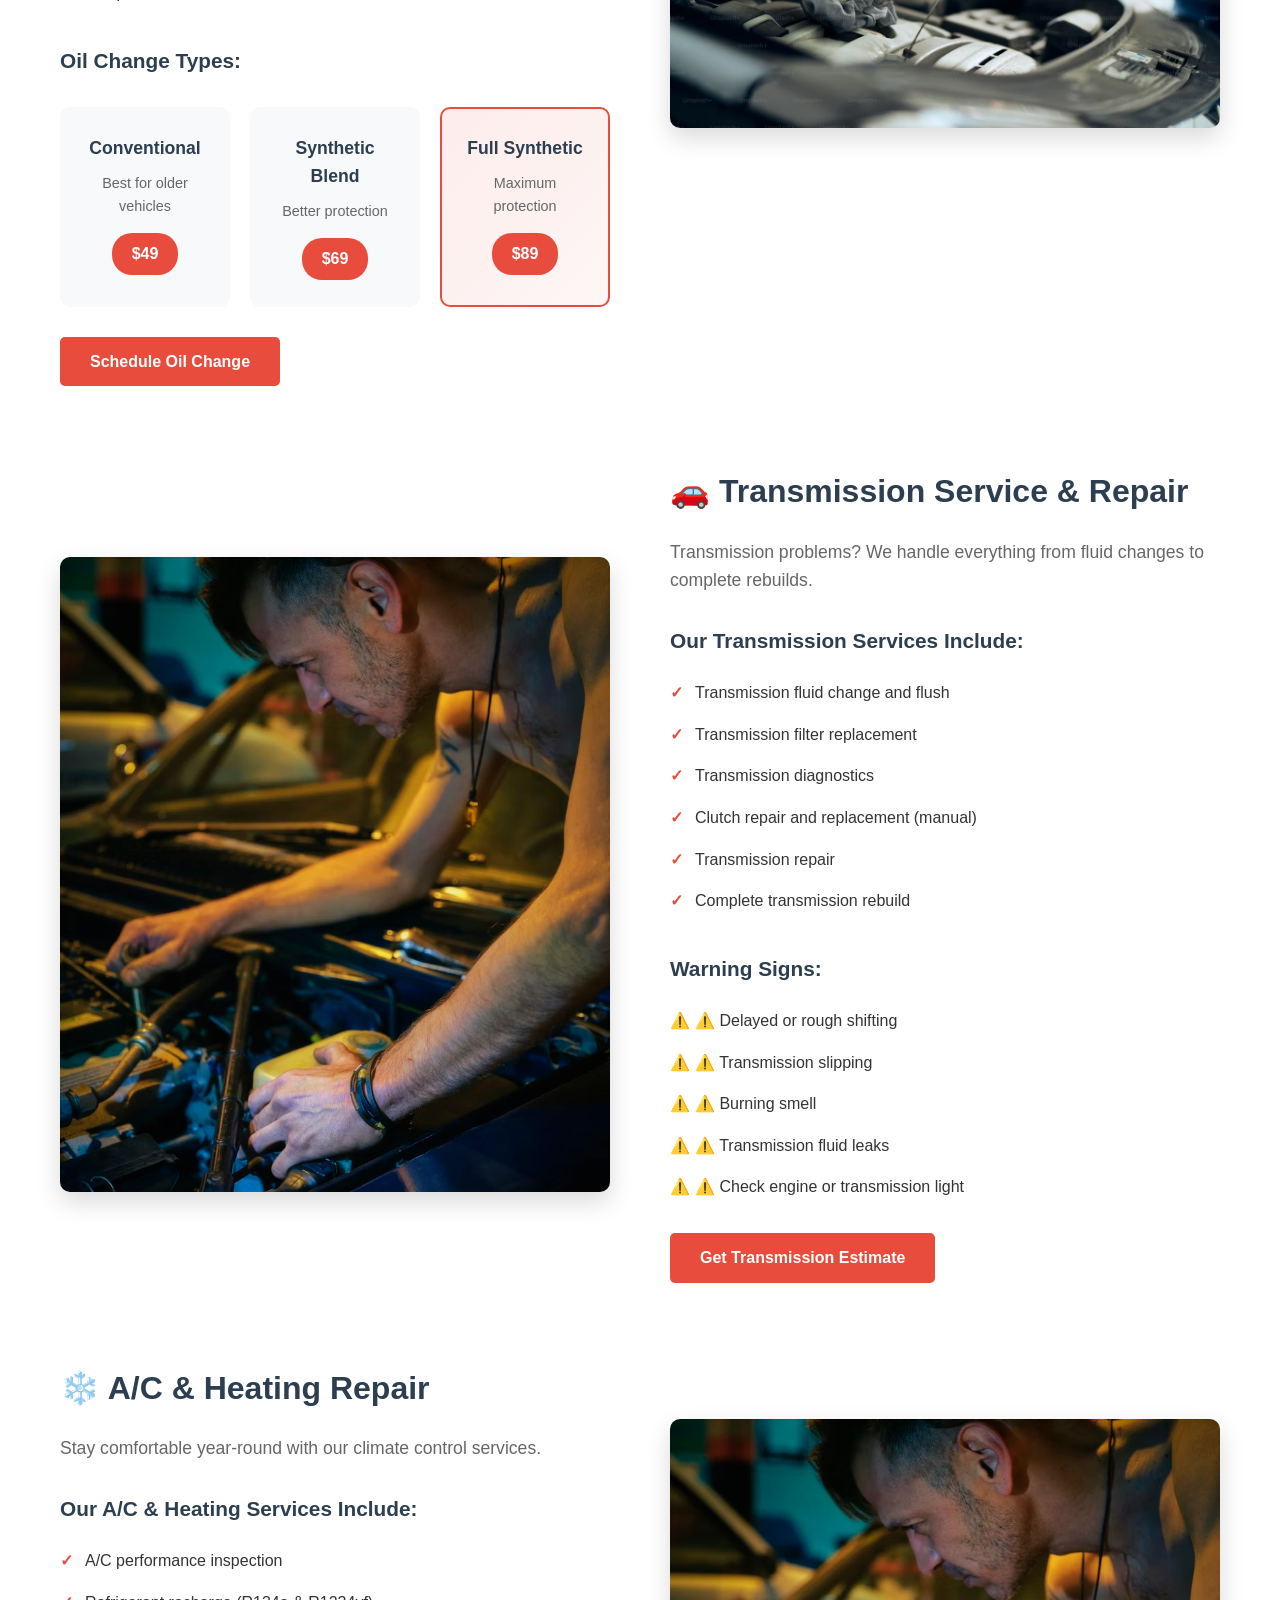
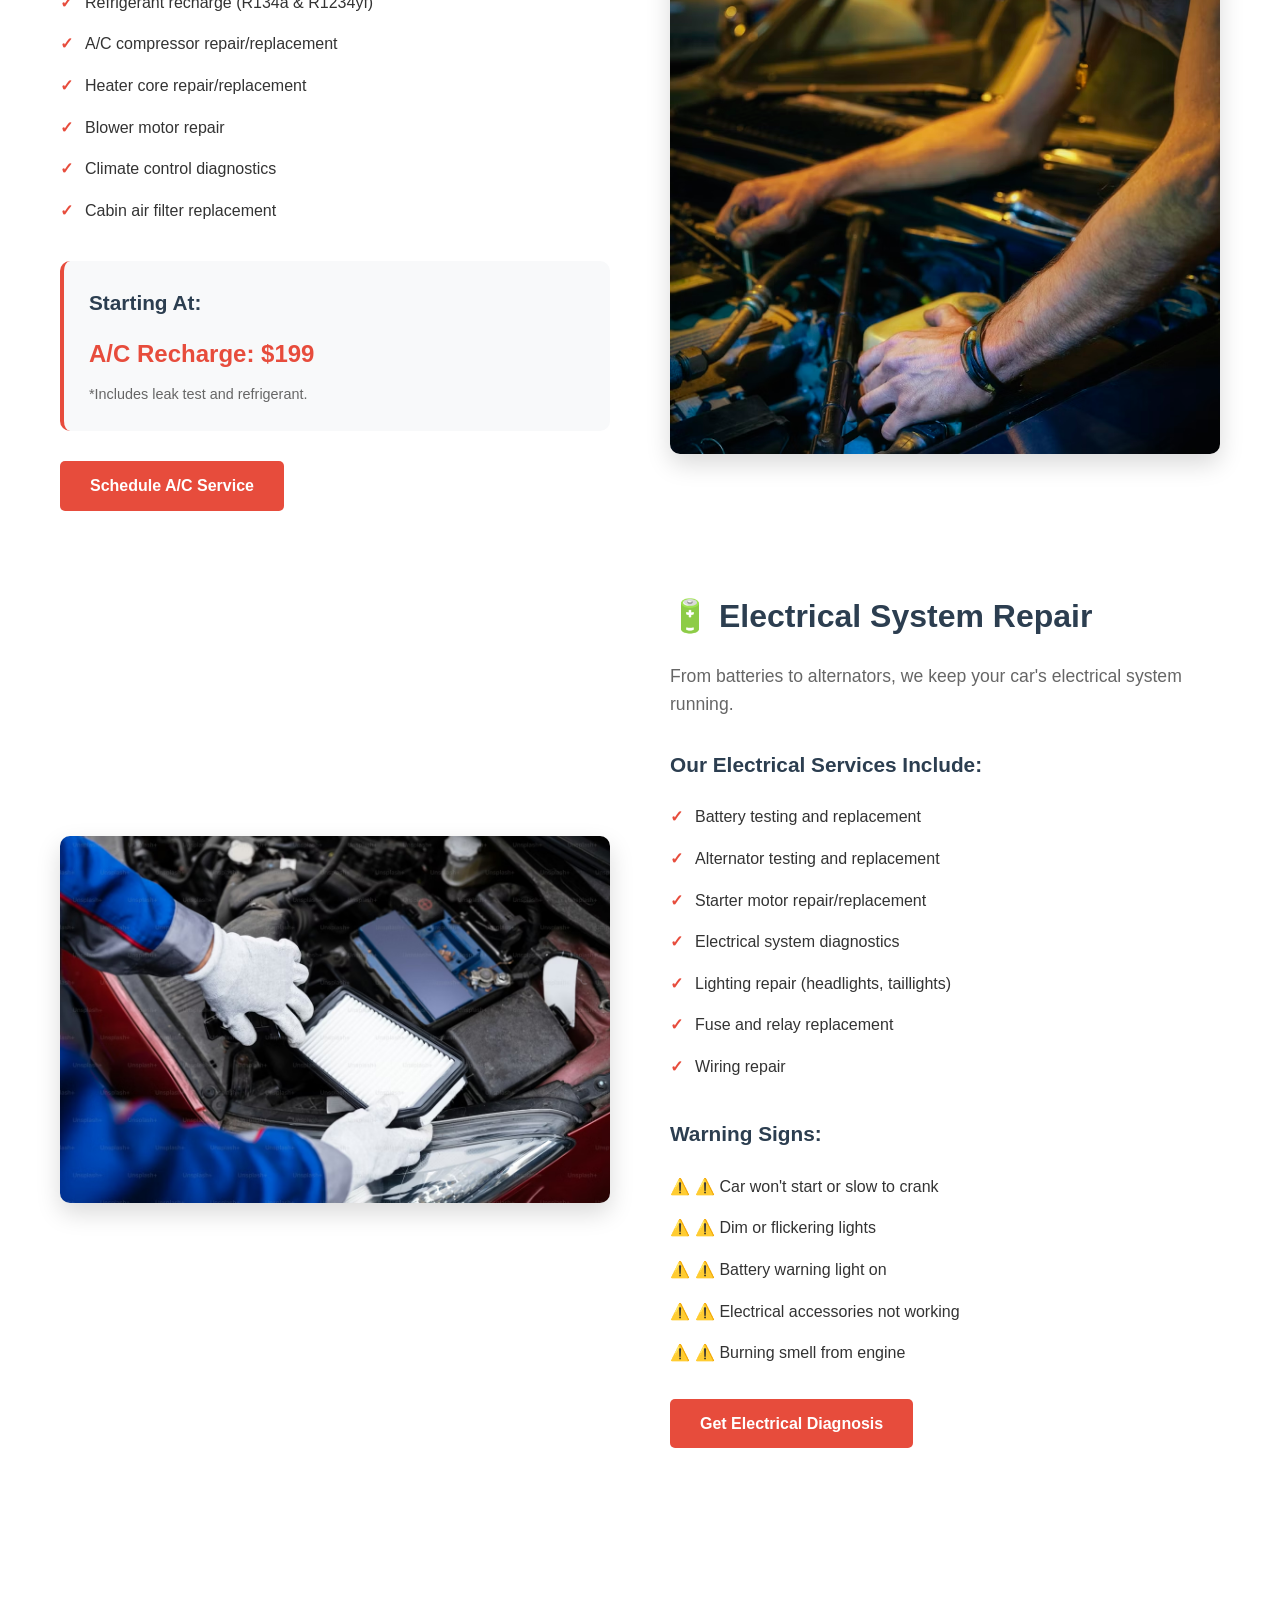
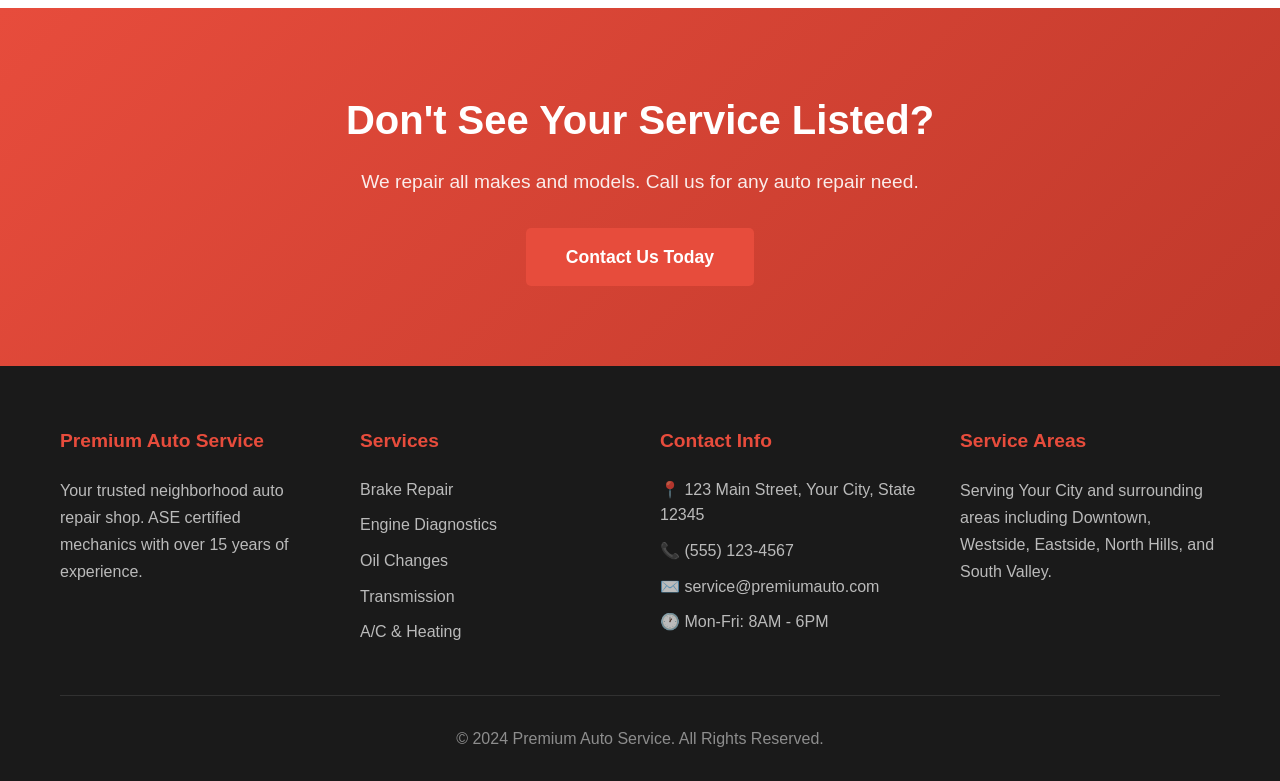
==== commit d4662d4c: "Replace image formats with AVIF versions" ====
--- a/services.html
+++ b/services.html
@@ -116,7 +116,7 @@
                     <a href="contact.html" class="btn-primary">Get Brake Estimate</a>
                 </div>
                 <div class="service-image">
-                    <img src="images/brake-repair.jpg" alt="Brake repair service - brake discs and calipers">
+                    <img src="images/brake-repair.avif" alt="Brake repair service - brake discs and calipers">
                 </div>
             </div>
 
@@ -154,7 +154,7 @@
                     <a href="contact.html" class="btn-primary">Get Engine Diagnosis</a>
                 </div>
                 <div class="service-image">
-                    <img src="images/engine-diagnostics.jpg" alt="Engine diagnostics service - mechanic with laptop">
+                    <img src="images/engine-diagnostics.avif" alt="Engine diagnostics service - mechanic with laptop">
                 </div>
             </div>
 
@@ -198,7 +198,7 @@
                     <a href="contact.html" class="btn-primary">Schedule Oil Change</a>
                 </div>
                 <div class="service-image">
-                    <img src="images/oil-change.jpg" alt="Oil change service - motor oil being poured">
+                    <img src="images/oil-change.avif" alt="Oil change service - motor oil being poured">
                 </div>
             </div>
 
@@ -230,7 +230,7 @@
                     <a href="contact.html" class="btn-primary">Get Transmission Estimate</a>
                 </div>
                 <div class="service-image">
-                    <img src="images/mechanic-working.jpg" alt="Transmission repair service">
+                    <img src="images/mechanic-working.avif" alt="Transmission repair service">
                 </div>
             </div>
 
@@ -260,7 +260,7 @@
                     <a href="contact.html" class="btn-primary">Schedule A/C Service</a>
                 </div>
                 <div class="service-image">
-                    <img src="images/mechanic-working.jpg" alt="A/C and heating repair service">
+                    <img src="images/mechanic-working.avif" alt="A/C and heating repair service">
                 </div>
             </div>
 
@@ -293,7 +293,7 @@
                     <a href="contact.html" class="btn-primary">Get Electrical Diagnosis</a>
                 </div>
                 <div class="service-image">
-                    <img src="images/engine-diagnostics.jpg" alt="Electrical system repair service">
+                    <img src="images/engine-diagnostics.avif" alt="Electrical system repair service">
                 </div>
             </div>
 
@@ -354,4 +354,4 @@
         }
     </script>
 </body>
-</html>+</html>
